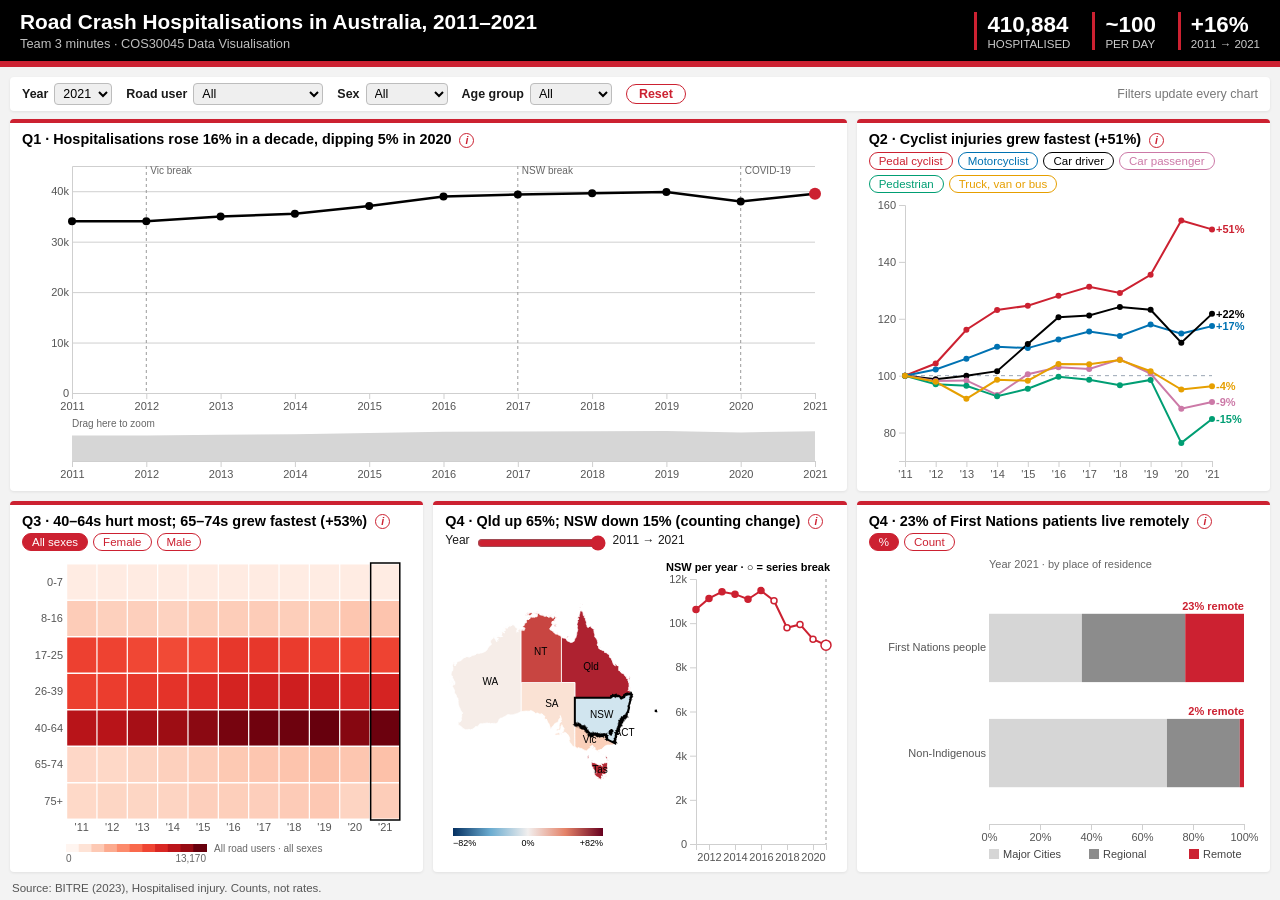
==== data_story/index.html @ 369612ce "doen" ====
<!DOCTYPE html>
<html lang="en">
<head>
  <meta charset="UTF-8">
  <meta name="viewport" content="width=device-width, initial-scale=1.0">
  <title>Road Crash Hospitalisations Dashboard</title>
  <link rel="stylesheet" href="css/style.css">
</head>
<body>
  <header>
    <div>
      <h1>Road Crash Hospitalisations in Australia, 2011–2021</h1>
      <p>Team 3 minutes · COS30045 Data Visualisation</p>
    </div>
    <div class="kpis">
      <div><strong>410,884</strong><span>hospitalised</span></div>
      <div><strong>~100</strong><span>per day</span></div>
      <div><strong>+16%</strong><span>2011 → 2021</span></div>
    </div>
  </header>

  <nav class="filters" aria-label="Filters">
    <label>Year <select id="f-year"></select></label>
    <label>Road user <select id="f-group"></select></label>
    <label>Sex <select id="f-sex"></select></label>
    <label>Age group <select id="f-age_group"></select></label>
    <button type="button" id="f-reset">Reset</button>
    <span class="filter-note">Filters update every chart</span>
  </nav>

  <main>
    <!-- Q1: Yati -->
    <section class="panel" id="p1">
      <h2>Q1 · Hospitalisations rose 16% in a decade, dipping 5% in 2020 <span class="info" data-tip="Drag on the small chart to zoom the main chart.">i</span></h2>
      <div class="controls" id="q1-controls"></div>
      <div class="chart" id="q1"><div class="todo">Yati: annotated line + context chart (brushing)</div></div>
    </section>

    <!-- Q2: Lynn -->
    <section class="panel" id="p2">
      <h2>Q2 · Cyclist injuries grew fastest (+51%) <span class="info" data-tip="Lines are indexed: each starts at 100 in 2011 so groups of different sizes can be compared. Click a button to highlight a road user.">i</span></h2>
      <div class="controls" id="q2-controls"></div>
      <div class="chart" id="q2"></div>
    </section>

    <!-- Q3: Nyi Nyi -->
    <section class="panel" id="p3">
      <h2>Q3 · 40–64s hurt most; 65–74s grew fastest (+53%) <span class="info" data-tip="Darker = more hospitalisations. Use the toggle to switch sex.">i</span></h2>
      <div class="controls" id="q3-controls"></div>
      <div class="chart" id="q3"><div class="todo">Nyi Nyi: heatmap age group × year, sex toggle</div></div>
    </section>

    <!-- Q4 map: Nyi Nyi -->
    <section class="panel" id="p4">
      <h2>Q4 · Qld up 65%; NSW down 15% (counting change) <span class="info" data-tip="Counts, not rates. NSW (2017) and Vic (2012) have series breaks.">i</span></h2>
      <div class="controls" id="q4-controls"></div>
      <div class="chart" id="q4"><div class="todo">Nyi Nyi: choropleth % change by state + linked line, year slider</div></div>
    </section>

    <!-- Q4 First Nations: Yati -->
    <section class="panel" id="p5">
      <h2>Q4 · 23% of First Nations patients live remotely <span class="info" data-tip="Remoteness of usual residence, not crash location.">i</span></h2>
      <div class="controls" id="q5-controls"></div>
      <div class="chart" id="q5"><div class="todo">Yati: First Nations 100% stacked bar, toggle % / counts</div></div>
    </section>
  </main>

  <footer>Source: BITRE (2023), Hospitalised injury. Counts, not rates.</footer>
  <div id="tooltip"></div>

  <script src="js/d3.v7.min.js"></script>
  <script src="js/common.js"></script>
  <script src="js/q1.js"></script>
  <script src="js/q2.js"></script>
  <script src="js/q3.js"></script>
  <script src="js/q4map.js"></script>
  <script src="js/q4fn.js"></script>
</body>
</html>
---- data_story/css/style.css ----
:root { --black:#000000; --red:#cc2131; --mute:#d6d6d6; --ink:#1a1a1a; --soft:#f3f3f3; }
* { box-sizing:border-box; }
html, body { margin:0; height:100%; }
body { font-family:"Segoe UI", Arial, sans-serif; color:var(--ink); background:var(--soft);
  display:grid; grid-template-rows:auto auto 1fr auto; height:100vh; overflow:hidden; }

header { background:var(--black); color:#fff; border-bottom:6px solid var(--red); display:flex; justify-content:space-between; align-items:center; padding:10px 20px; gap:16px; }
header h1 { margin:0; font-size:1.3rem; }
header p { margin:2px 0 0; font-size:.8rem; opacity:.75; }
.kpis { display:flex; gap:22px; }
.kpis div { display:flex; flex-direction:column; align-items:flex-start; }
.kpis strong { font-size:1.4rem; color:#fff; }
.kpis div { border-left:3px solid var(--red); padding-left:10px; }
.kpis span { font-size:.72rem; opacity:.8; text-transform:uppercase; }

/* 5 panels on one screen: Q1 wide on top, three below */
main { display:grid; grid-template-columns:repeat(3, 1fr); grid-template-rows:1fr 1fr; gap:10px; padding:10px; min-height:0; }
#p1 { grid-column:1 / 3; } #p2 { grid-column:3; }

.panel { background:#fff; border-radius:4px; border-top:4px solid var(--red); padding:8px 12px; display:flex; flex-direction:column; min-height:0; box-shadow:0 1px 3px rgba(0,0,0,.08); }
.panel h2 { margin:0 0 4px; font-size:.9rem; color:var(--black); }
.controls { display:flex; flex-wrap:wrap; gap:5px; margin-bottom:4px; }
.controls:empty { display:none; }
.controls button { border:1px solid var(--c, var(--red)); color:var(--c, var(--red)); background:#fff; border-radius:999px; padding:2px 9px; font-size:.72rem; cursor:pointer; }
.controls button.on { background:var(--c, var(--red)); color:#fff; }
.chart { flex:1; min-height:0; position:relative; }
.chart svg { display:block; }
.todo { position:absolute; inset:0; display:flex; align-items:center; justify-content:center; text-align:center; padding:12px;
  border:2px dashed var(--mute); border-radius:4px; color:#8a8a8a; font-size:.85rem; }

.panel .info { color:var(--red); }
.info { display:inline-flex; align-items:center; justify-content:center; width:15px; height:15px; border:1.5px solid currentColor; border-radius:50%;
  font-size:.65rem; font-style:italic; font-weight:700; cursor:help; vertical-align:middle; margin-left:4px; }
.axis text { font-size:11px; fill:#555; }
.axis path, .axis line { stroke:#cfcfcf; }

footer { font-size:.72rem; color:#555; padding:0 12px 6px; }
#tooltip { position:fixed; pointer-events:none; opacity:0; background:var(--ink); color:#fff; font-size:.8rem; padding:6px 10px; border-radius:6px; max-width:260px; z-index:10; }

@media (max-width:900px), (max-height:560px) {
  body { height:auto; overflow:auto; }
  main { grid-template-columns:1fr; grid-template-rows:none; }
  #p1, #p2 { grid-column:auto; }
  .panel { height:320px; }
  header { flex-direction:column; align-items:flex-start; }
}

/* Filter bar (Yati) */
.filters { display:flex; align-items:center; gap:14px; flex-wrap:wrap; background:#fff; margin:10px 10px 0; padding:6px 12px; border-radius:4px; font-size:.78rem; font-weight:600; box-shadow:0 1px 3px rgba(0,0,0,.08); }
.filters label { display:flex; align-items:center; gap:6px; }
.filters select { font:inherit; font-weight:400; border:1px solid #bdbdbd; border-radius:4px; padding:2px 4px; }
.filters button { border:1px solid var(--red); color:var(--red); background:#fff; border-radius:999px; padding:2px 12px; font:inherit; cursor:pointer; }
.filters button:hover { background:var(--red); color:#fff; }
.filter-note { margin-left:auto; font-weight:400; color:#777; }
main { padding-top:8px; }
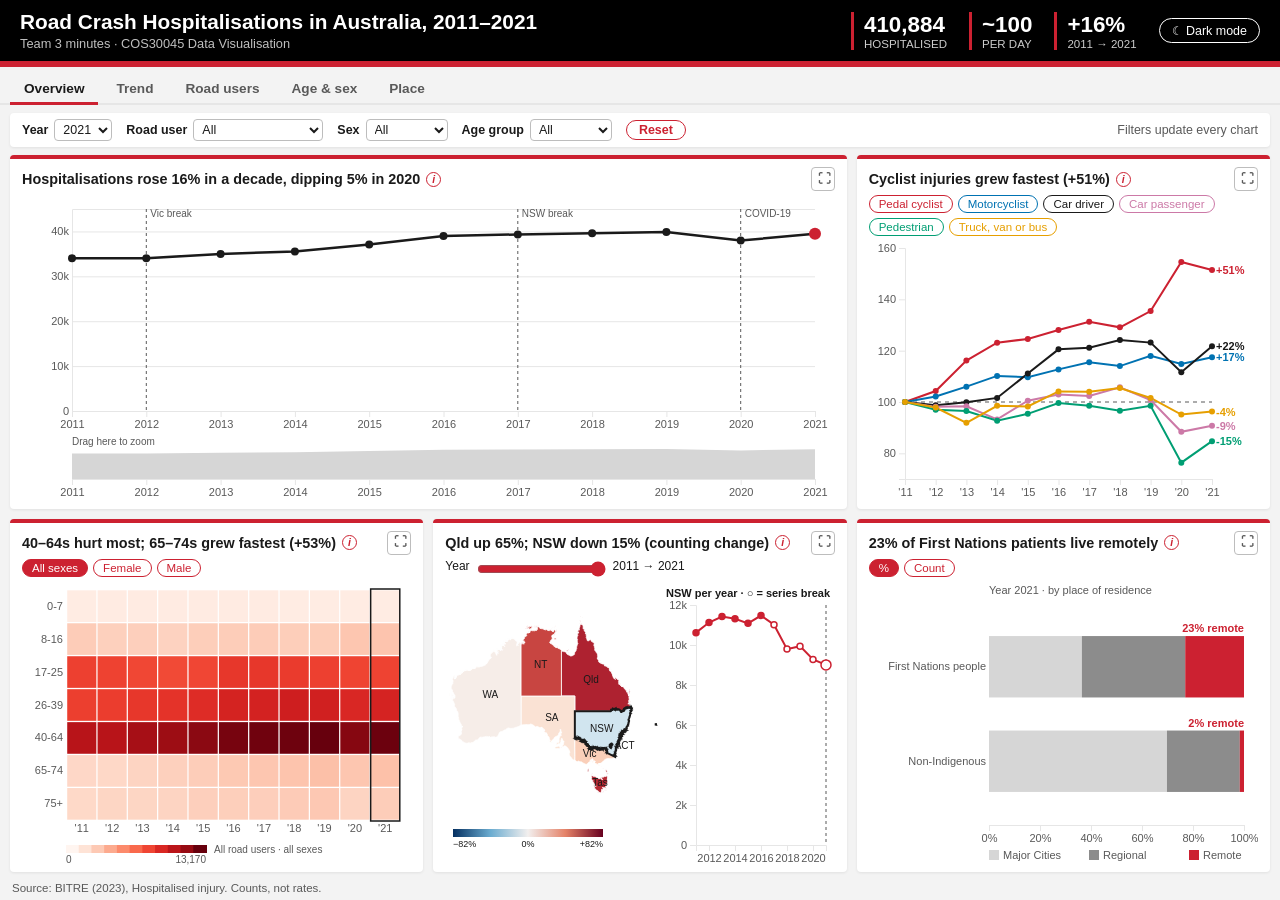
==== commit 7b353b4f: "Stand-up 3: tab bar, full screen, light/dark mode and 4 new charts - Tab bar (Overview, Trend, Road " ====
--- a/data_story/index.html
+++ b/data_story/index.html
@@ -12,12 +12,24 @@
       <h1>Road Crash Hospitalisations in Australia, 2011–2021</h1>
       <p>Team 3 minutes · COS30045 Data Visualisation</p>
     </div>
-    <div class="kpis">
-      <div><strong>410,884</strong><span>hospitalised</span></div>
-      <div><strong>~100</strong><span>per day</span></div>
-      <div><strong>+16%</strong><span>2011 → 2021</span></div>
+    <div class="head-right">
+      <div class="kpis">
+        <div><strong>410,884</strong><span>hospitalised</span></div>
+        <div><strong>~100</strong><span>per day</span></div>
+        <div><strong>+16%</strong><span>2011 → 2021</span></div>
+      </div>
+      <button type="button" id="theme-toggle" aria-pressed="false">☾ Dark mode</button>
     </div>
   </header>
+
+  <!-- Tab bar (Lynn): each tab is one screen, no scrolling -->
+  <div class="tabbar" role="tablist" aria-label="Screens">
+    <button type="button" role="tab" data-tab="overview" aria-controls="screen-overview">Overview</button>
+    <button type="button" role="tab" data-tab="trend" aria-controls="screen-trend">Trend</button>
+    <button type="button" role="tab" data-tab="roadusers" aria-controls="screen-roadusers">Road users</button>
+    <button type="button" role="tab" data-tab="people" aria-controls="screen-people">Age &amp; sex</button>
+    <button type="button" role="tab" data-tab="place" aria-controls="screen-place">Place</button>
+  </div>
 
   <nav class="filters" aria-label="Filters">
     <label>Year <select id="f-year"></select></label>
@@ -28,42 +40,100 @@
     <span class="filter-note">Filters update every chart</span>
   </nav>
 
-  <main>
+  <main id="screen-overview" class="screen" role="tabpanel" aria-label="Overview">
     <!-- Q1: Yati -->
     <section class="panel" id="p1">
-      <h2>Q1 · Hospitalisations rose 16% in a decade, dipping 5% in 2020 <span class="info" data-tip="Drag on the small chart to zoom the main chart.">i</span></h2>
+      <h2>Hospitalisations rose 16% in a decade, dipping 5% in 2020 <span class="info" data-tip="Drag on the small chart to zoom the main chart.">i</span></h2>
       <div class="controls" id="q1-controls"></div>
       <div class="chart" id="q1"><div class="todo">Yati: annotated line + context chart (brushing)</div></div>
     </section>
 
     <!-- Q2: Lynn -->
     <section class="panel" id="p2">
-      <h2>Q2 · Cyclist injuries grew fastest (+51%) <span class="info" data-tip="Lines are indexed: each starts at 100 in 2011 so groups of different sizes can be compared. Click a button to highlight a road user.">i</span></h2>
+      <h2>Cyclist injuries grew fastest (+51%) <span class="info" data-tip="Lines are indexed: each starts at 100 in 2011 so groups of different sizes can be compared. Click a button to highlight a road user.">i</span></h2>
       <div class="controls" id="q2-controls"></div>
       <div class="chart" id="q2"></div>
     </section>
 
     <!-- Q3: Nyi Nyi -->
     <section class="panel" id="p3">
-      <h2>Q3 · 40–64s hurt most; 65–74s grew fastest (+53%) <span class="info" data-tip="Darker = more hospitalisations. Use the toggle to switch sex.">i</span></h2>
+      <h2>40–64s hurt most; 65–74s grew fastest (+53%) <span class="info" data-tip="Darker = more hospitalisations. Use the toggle to switch sex.">i</span></h2>
       <div class="controls" id="q3-controls"></div>
       <div class="chart" id="q3"><div class="todo">Nyi Nyi: heatmap age group × year, sex toggle</div></div>
     </section>
 
     <!-- Q4 map: Nyi Nyi -->
     <section class="panel" id="p4">
-      <h2>Q4 · Qld up 65%; NSW down 15% (counting change) <span class="info" data-tip="Counts, not rates. NSW (2017) and Vic (2012) have series breaks.">i</span></h2>
+      <h2>Qld up 65%; NSW down 15% (counting change) <span class="info" data-tip="Counts, not rates. NSW (2017) and Vic (2012) have series breaks.">i</span></h2>
       <div class="controls" id="q4-controls"></div>
       <div class="chart" id="q4"><div class="todo">Nyi Nyi: choropleth % change by state + linked line, year slider</div></div>
     </section>
 
     <!-- Q4 First Nations: Yati -->
     <section class="panel" id="p5">
-      <h2>Q4 · 23% of First Nations patients live remotely <span class="info" data-tip="Remoteness of usual residence, not crash location.">i</span></h2>
+      <h2>23% of First Nations patients live remotely <span class="info" data-tip="Remoteness of usual residence, not crash location.">i</span></h2>
       <div class="controls" id="q5-controls"></div>
       <div class="chart" id="q5"><div class="todo">Yati: First Nations 100% stacked bar, toggle % / counts</div></div>
     </section>
   </main>
+
+  <!-- Q1 Trend tab -->
+  <section id="screen-trend" class="screen one" role="tabpanel" aria-label="Trend" hidden>
+    <!-- N1: Lynn -->
+    <section class="panel" id="pn1">
+      <h2>Cases rose almost every year; 2020 was the only real drop (−4.8%) <span class="info" data-tip="Percentage change in hospitalisations compared with the year before. Follows the Road user, Sex and Age filters.">i</span></h2>
+      <div class="controls" id="n1-controls"></div>
+      <div class="chart" id="n1"><div class="todo">Lynn: bar chart of % change from the previous year, up = red, down = blue</div></div>
+    </section>
+  </section>
+
+  <!-- Q2 Road users tab -->
+  <section id="screen-roadusers" class="screen two" role="tabpanel" aria-label="Road users" hidden>
+    <!-- N2: Lynn -->
+    <section class="panel" id="pn2">
+      <h2>Car drivers are 1 in 3 hospitalisations <span class="info" data-tip="Hospitalisations by road user for the chosen year, largest first. Truck, van or bus includes heavy vehicles, pick-ups, vans and buses.">i</span></h2>
+      <div class="controls" id="n2-controls"></div>
+      <div class="chart" id="n2"><div class="todo">Lynn: horizontal bar chart, road users sorted largest to smallest</div></div>
+    </section>
+    <!-- N3: Lynn -->
+    <section class="panel" id="pn3">
+      <h2>Nearly 9 in 10 injured motorcyclists are men <span class="info" data-tip="Male and female hospitalisations by road user for the chosen year. The label shows the male share.">i</span></h2>
+      <div class="controls" id="n3-controls"></div>
+      <div class="chart" id="n3"><div class="todo">Lynn: grouped bar chart, male vs female for each road user</div></div>
+    </section>
+  </section>
+
+  <!-- Q3 Age and sex tab -->
+  <section id="screen-people" class="screen two" role="tabpanel" aria-label="Age and sex" hidden>
+    <!-- N4: Nyi Nyi -->
+    <section class="panel" id="pn4">
+      <h2>Hospitalisations by age group <span class="owner">(Nyi Nyi)</span> <span class="info" data-tip="Change this to the chart's main finding.">i</span></h2>
+      <div class="controls" id="n4-controls"></div>
+      <div class="chart" id="n4"><div class="todo">Nyi Nyi: simple bar chart, one bar per age group for the chosen year</div></div>
+    </section>
+    <!-- N5: Nyi Nyi -->
+    <section class="panel" id="pn5">
+      <h2>Men and women over time <span class="owner">(Nyi Nyi)</span> <span class="info" data-tip="Change this to the chart's main finding.">i</span></h2>
+      <div class="controls" id="n5-controls"></div>
+      <div class="chart" id="n5"><div class="todo">Nyi Nyi: line chart, one line for male and one for female</div></div>
+    </section>
+  </section>
+
+  <!-- Q4 Place tab -->
+  <section id="screen-place" class="screen two" role="tabpanel" aria-label="Place" hidden>
+    <!-- N6: Nyi Nyi -->
+    <section class="panel" id="pn6">
+      <h2>Hospitalisations by state <span class="owner">(Nyi Nyi)</span> <span class="info" data-tip="Change this to the chart's main finding.">i</span></h2>
+      <div class="controls" id="n6-controls"></div>
+      <div class="chart" id="n6"><div class="todo">Nyi Nyi: horizontal bar chart, states for the chosen year, series breaks marked</div></div>
+    </section>
+    <!-- N7: Lynn -->
+    <section class="panel" id="pn7">
+      <h2>First Nations cases nearly doubled (+89%) <span class="info" data-tip="Indexed: each line starts at 100 in 2011. These are counts, not rates per person; population growth is not taken into account.">i</span></h2>
+      <div class="controls" id="n7-controls"></div>
+      <div class="chart" id="n7"><div class="todo">Lynn: line chart, two lines over the years</div></div>
+    </section>
+  </section>
 
   <footer>Source: BITRE (2023), Hospitalised injury. Counts, not rates.</footer>
   <div id="tooltip"></div>
@@ -75,5 +145,12 @@
   <script src="js/q3.js"></script>
   <script src="js/q4map.js"></script>
   <script src="js/q4fn.js"></script>
+  <script src="js/n1.js"></script>
+  <script src="js/n2.js"></script>
+  <script src="js/n3.js"></script>
+  <script src="js/n4.js"></script>
+  <script src="js/n5.js"></script>
+  <script src="js/n6.js"></script>
+  <script src="js/n7.js"></script>
 </body>
 </html>
--- a/data_story/css/style.css
+++ b/data_story/css/style.css
@@ -1,55 +1,96 @@
-:root { --black:#000000; --red:#cc2131; --mute:#d6d6d6; --ink:#1a1a1a; --soft:#f3f3f3; }
+/* ===== Colour palette (light + dark). Every colour on the site comes from here. ===== */
+:root, :root[data-theme="light"] {
+  --bg:#f3f3f3;  --panel:#ffffff; --ink:#1a1a1a; --muted:#595959; --grid:#e6e6e6;
+  --dim:#d6d6d6; --mid:#8c8c8c;   --red:#cc2131; --blue:#2166ac; --border:#bdbdbd;
+  --header:#000000; --header-ink:#ffffff; --tip-bg:#1a1a1a; --tip-ink:#ffffff;
+  --shadow:0 1px 3px rgba(0,0,0,.08);
+}
+:root[data-theme="dark"] {
+  --bg:#121212;  --panel:#1e1e1e; --ink:#ececec; --muted:#b3b3b3; --grid:#333333;
+  --dim:#4a4a4a; --mid:#8c8c8c;   --red:#ff6b78; --blue:#6aaed6; --border:#555555;
+  --header:#000000; --header-ink:#ffffff; --tip-bg:#ececec; --tip-ink:#1a1a1a;
+  --shadow:0 1px 3px rgba(0,0,0,.6);
+}
+
 * { box-sizing:border-box; }
 html, body { margin:0; height:100%; }
-body { font-family:"Segoe UI", Arial, sans-serif; color:var(--ink); background:var(--soft);
-  display:grid; grid-template-rows:auto auto 1fr auto; height:100vh; overflow:hidden; }
+body { font-family:"Segoe UI", Arial, sans-serif; color:var(--ink); background:var(--bg);
+  display:grid; grid-template-rows:auto auto auto 1fr auto; height:100vh; overflow:hidden; }
+button { font:inherit; }
 
-header { background:var(--black); color:#fff; border-bottom:6px solid var(--red); display:flex; justify-content:space-between; align-items:center; padding:10px 20px; gap:16px; }
+/* ===== Header ===== */
+header { background:var(--header); color:var(--header-ink); border-bottom:6px solid #cc2131; display:flex; justify-content:space-between; align-items:center; padding:10px 20px; gap:16px; }
 header h1 { margin:0; font-size:1.3rem; }
 header p { margin:2px 0 0; font-size:.8rem; opacity:.75; }
+.head-right { display:flex; align-items:center; gap:22px; }
 .kpis { display:flex; gap:22px; }
-.kpis div { display:flex; flex-direction:column; align-items:flex-start; }
-.kpis strong { font-size:1.4rem; color:#fff; }
-.kpis div { border-left:3px solid var(--red); padding-left:10px; }
+.kpis div { display:flex; flex-direction:column; align-items:flex-start; border-left:3px solid #cc2131; padding-left:10px; }
+.kpis strong { font-size:1.4rem; }
 .kpis span { font-size:.72rem; opacity:.8; text-transform:uppercase; }
+#theme-toggle { background:transparent; color:#fff; border:1px solid #fff; border-radius:999px; padding:4px 12px; font-size:.78rem; cursor:pointer; white-space:nowrap; }
+#theme-toggle:hover { background:#fff; color:#000; }
 
-/* 5 panels on one screen: Q1 wide on top, three below */
-main { display:grid; grid-template-columns:repeat(3, 1fr); grid-template-rows:1fr 1fr; gap:10px; padding:10px; min-height:0; }
+/* ===== Tab bar ===== */
+.tabbar { display:flex; gap:4px; padding:8px 10px 0; border-bottom:2px solid var(--grid); }
+.tabbar [role="tab"] { background:transparent; color:var(--muted); border:0; border-bottom:3px solid transparent; padding:6px 14px; font-size:.85rem; font-weight:600; cursor:pointer; margin-bottom:-2px; }
+.tabbar [role="tab"]:hover { color:var(--ink); }
+.tabbar [role="tab"][aria-selected="true"] { color:var(--ink); border-bottom-color:var(--red); }
+.tabbar [role="tab"]:focus-visible, button:focus-visible, select:focus-visible { outline:2px solid var(--red); outline-offset:2px; }
+
+/* ===== Filter bar (Yati) ===== */
+.filters { display:flex; align-items:center; gap:14px; flex-wrap:wrap; background:var(--panel); margin:8px 10px 0; padding:6px 12px; border-radius:4px; font-size:.78rem; font-weight:600; box-shadow:var(--shadow); }
+.filters label { display:flex; align-items:center; gap:6px; }
+.filters select { font:inherit; font-weight:400; color:var(--ink); background:var(--panel); border:1px solid var(--border); border-radius:4px; padding:2px 4px; }
+.filters button { border:1px solid var(--red); color:var(--red); background:transparent; border-radius:999px; padding:2px 12px; cursor:pointer; }
+.filters button:hover { background:var(--red); color:var(--panel); }
+.filter-note { margin-left:auto; font-weight:400; color:var(--muted); }
+
+/* ===== Screens (one per tab), always one screen, no scrolling ===== */
+.screen { display:grid; gap:10px; padding:8px 10px 10px; min-height:0; grid-row:4; grid-column:1; }
+/* Hidden tabs keep their size (so their charts draw correctly) but are invisible and not clickable */
+.screen[hidden] { display:grid; visibility:hidden; }
+#screen-overview { grid-template-columns:repeat(3, 1fr); grid-template-rows:1fr 1fr; }
 #p1 { grid-column:1 / 3; } #p2 { grid-column:3; }
+.screen.two { grid-template-columns:1fr 1fr; grid-template-rows:1fr; }
+.screen.one { grid-template-columns:1fr; grid-template-rows:1fr; }
 
-.panel { background:#fff; border-radius:4px; border-top:4px solid var(--red); padding:8px 12px; display:flex; flex-direction:column; min-height:0; box-shadow:0 1px 3px rgba(0,0,0,.08); }
-.panel h2 { margin:0 0 4px; font-size:.9rem; color:var(--black); }
+/* ===== Panels ===== */
+.panel { background:var(--panel); border-radius:4px; border-top:4px solid var(--red); padding:8px 12px; display:flex; flex-direction:column; min-height:0; box-shadow:var(--shadow); }
+.panel h2 { margin:0 0 4px; font-size:.9rem; color:var(--ink); display:flex; align-items:center; gap:2px; }
+.panel .owner { font-weight:400; color:var(--muted); font-size:.75rem; margin-left:6px; }
 .controls { display:flex; flex-wrap:wrap; gap:5px; margin-bottom:4px; }
 .controls:empty { display:none; }
-.controls button { border:1px solid var(--c, var(--red)); color:var(--c, var(--red)); background:#fff; border-radius:999px; padding:2px 9px; font-size:.72rem; cursor:pointer; }
-.controls button.on { background:var(--c, var(--red)); color:#fff; }
+.controls button { border:1px solid var(--c, var(--red)); color:var(--c, var(--red)); background:transparent; border-radius:999px; padding:2px 9px; font-size:.72rem; cursor:pointer; }
+.controls button.on { background:var(--c, var(--red)); color:var(--panel); }
+.controls input[type="range"] { accent-color:var(--red); }
 .chart { flex:1; min-height:0; position:relative; }
 .chart svg { display:block; }
+.chart svg { color:var(--muted); fill:var(--ink); }   /* default axis + text colour; charts can still set their own */
 .todo { position:absolute; inset:0; display:flex; align-items:center; justify-content:center; text-align:center; padding:12px;
-  border:2px dashed var(--mute); border-radius:4px; color:#8a8a8a; font-size:.85rem; }
+  border:2px dashed var(--dim); border-radius:4px; color:var(--muted); font-size:.85rem; }
+
+/* Full-screen button and full-screen panel */
+.fs-btn { margin-left:auto; flex:none; width:24px; height:24px; border:1px solid var(--border); border-radius:4px; background:transparent; color:var(--muted); cursor:pointer; font-size:.8rem; line-height:1; }
+.fs-btn:hover { color:var(--ink); border-color:var(--ink); }
+.panel.is-full { position:fixed; inset:16px; z-index:20; padding:16px 20px; box-shadow:0 0 0 100vmax rgba(0,0,0,.55); }
+.panel.is-full h2 { font-size:1.1rem; }
 
 .panel .info { color:var(--red); }
 .info { display:inline-flex; align-items:center; justify-content:center; width:15px; height:15px; border:1.5px solid currentColor; border-radius:50%;
-  font-size:.65rem; font-style:italic; font-weight:700; cursor:help; vertical-align:middle; margin-left:4px; }
-.axis text { font-size:11px; fill:#555; }
-.axis path, .axis line { stroke:#cfcfcf; }
+  font-size:.65rem; font-style:italic; font-weight:700; cursor:help; margin-left:4px; flex:none; }
+.axis text { font-size:11px; fill:var(--muted); }
+.axis path, .axis line { stroke:var(--grid); }
 
-footer { font-size:.72rem; color:#555; padding:0 12px 6px; }
-#tooltip { position:fixed; pointer-events:none; opacity:0; background:var(--ink); color:#fff; font-size:.8rem; padding:6px 10px; border-radius:6px; max-width:260px; z-index:10; }
+footer { font-size:.72rem; color:var(--muted); padding:0 12px 6px; }
+#tooltip { position:fixed; pointer-events:none; opacity:0; background:var(--tip-bg); color:var(--tip-ink); font-size:.8rem; padding:6px 10px; border-radius:6px; max-width:260px; z-index:30; }
 
+/* Small screens: allow scrolling and stack the panels */
 @media (max-width:900px), (max-height:560px) {
   body { height:auto; overflow:auto; }
-  main { grid-template-columns:1fr; grid-template-rows:none; }
+  .screen, #screen-overview, .screen.two { grid-template-columns:1fr; grid-template-rows:none; }
   #p1, #p2 { grid-column:auto; }
   .panel { height:320px; }
-  header { flex-direction:column; align-items:flex-start; }
+  .screen[hidden] { display:none; }
+  header, .head-right { flex-direction:column; align-items:flex-start; }
+  .tabbar { overflow-x:auto; }
 }
-
-/* Filter bar (Yati) */
-.filters { display:flex; align-items:center; gap:14px; flex-wrap:wrap; background:#fff; margin:10px 10px 0; padding:6px 12px; border-radius:4px; font-size:.78rem; font-weight:600; box-shadow:0 1px 3px rgba(0,0,0,.08); }
-.filters label { display:flex; align-items:center; gap:6px; }
-.filters select { font:inherit; font-weight:400; border:1px solid #bdbdbd; border-radius:4px; padding:2px 4px; }
-.filters button { border:1px solid var(--red); color:var(--red); background:#fff; border-radius:999px; padding:2px 12px; font:inherit; cursor:pointer; }
-.filters button:hover { background:var(--red); color:#fff; }
-.filter-note { margin-left:auto; font-weight:400; color:#777; }
-main { padding-top:8px; }
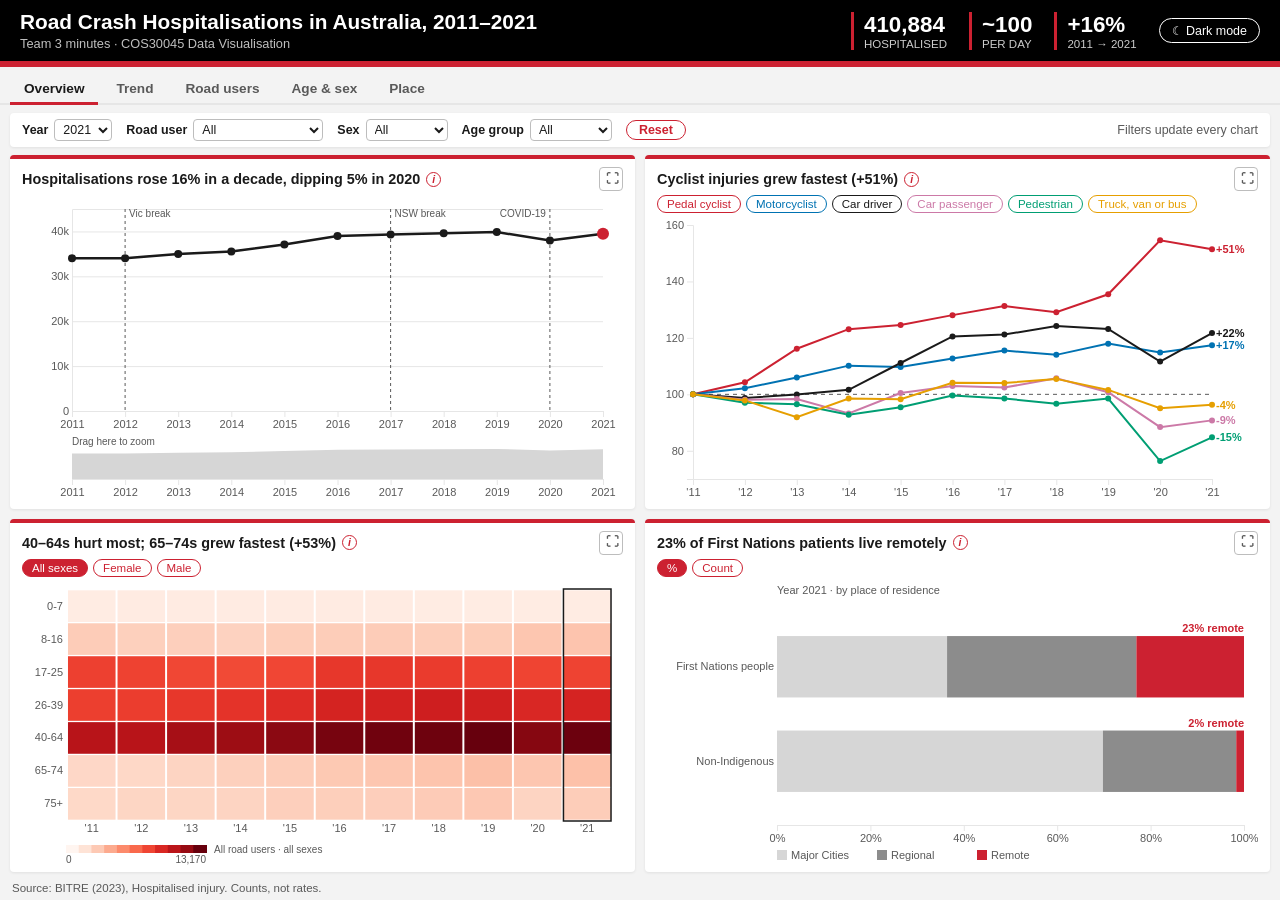
==== commit 3e3e4bd4: "Move map to Trend tab, 2x2 Overview, add state detail pop-up - Overview now has 4 charts (2 x 2) so " ====
--- a/data_story/index.html
+++ b/data_story/index.html
@@ -62,12 +62,6 @@
       <div class="chart" id="q3"><div class="todo">Nyi Nyi: heatmap age group × year, sex toggle</div></div>
     </section>
 
-    <!-- Q4 map: Nyi Nyi -->
-    <section class="panel" id="p4">
-      <h2>Qld up 65%; NSW down 15% (counting change) <span class="info" data-tip="Counts, not rates. NSW (2017) and Vic (2012) have series breaks.">i</span></h2>
-      <div class="controls" id="q4-controls"></div>
-      <div class="chart" id="q4"><div class="todo">Nyi Nyi: choropleth % change by state + linked line, year slider</div></div>
-    </section>
 
     <!-- Q4 First Nations: Yati -->
     <section class="panel" id="p5">
@@ -78,12 +72,18 @@
   </main>
 
   <!-- Q1 Trend tab -->
-  <section id="screen-trend" class="screen one" role="tabpanel" aria-label="Trend" hidden>
+  <section id="screen-trend" class="screen two" role="tabpanel" aria-label="Trend" hidden>
     <!-- N1: Lynn -->
     <section class="panel" id="pn1">
       <h2>Cases rose almost every year; 2020 was the only real drop (−4.8%) <span class="info" data-tip="Percentage change in hospitalisations compared with the year before. Follows the Road user, Sex and Age filters.">i</span></h2>
       <div class="controls" id="n1-controls"></div>
       <div class="chart" id="n1"><div class="todo">Lynn: bar chart of % change from the previous year, up = red, down = blue</div></div>
+    </section>
+    <!-- Q4 map: Nyi Nyi -->
+    <section class="panel" id="p4">
+      <h2>Qld up 65%; NSW down 15% (counting change) <span class="info" data-tip="Counts, not rates. NSW (2017) and Vic (2012) have series breaks.">i</span></h2>
+      <div class="controls" id="q4-controls"></div>
+      <div class="chart" id="q4"><div class="todo">Nyi Nyi: choropleth % change by state + linked line, year slider</div></div>
     </section>
   </section>
 
@@ -135,6 +135,21 @@
     </section>
   </section>
 
+  <!-- State detail pop-up (Lynn): opens when a state is clicked on the map -->
+  <div id="state-detail" class="modal" role="dialog" aria-modal="true" aria-labelledby="sd-title" hidden>
+    <div class="modal-box panel">
+      <h2><span id="sd-title">State</span>
+        <span class="info" data-tip="Counts of hospitalisations by the patient's home state. Average stay = bed days ÷ hospitalisations; the bed-day method changed in 2015–16.">i</span>
+        <button type="button" class="fs-btn" id="sd-close" aria-label="Close state details">✕</button></h2>
+      <div class="controls" id="sd-controls"></div>
+      <div class="sd-body">
+        <div class="sd-left"><div class="chart" id="sd-shape"></div><div class="sd-stats" id="sd-stats"></div></div>
+        <div class="chart" id="sd-line"></div>
+      </div>
+      <p class="sd-note" id="sd-note"></p>
+    </div>
+  </div>
+
   <footer>Source: BITRE (2023), Hospitalised injury. Counts, not rates.</footer>
   <div id="tooltip"></div>
 
@@ -152,5 +167,6 @@
   <script src="js/n5.js"></script>
   <script src="js/n6.js"></script>
   <script src="js/n7.js"></script>
+  <script src="js/statedetail.js"></script>
 </body>
 </html>
--- a/data_story/css/style.css
+++ b/data_story/css/style.css
@@ -49,8 +49,7 @@
 .screen { display:grid; gap:10px; padding:8px 10px 10px; min-height:0; grid-row:4; grid-column:1; }
 /* Hidden tabs keep their size (so their charts draw correctly) but are invisible and not clickable */
 .screen[hidden] { display:grid; visibility:hidden; }
-#screen-overview { grid-template-columns:repeat(3, 1fr); grid-template-rows:1fr 1fr; }
-#p1 { grid-column:1 / 3; } #p2 { grid-column:3; }
+#screen-overview { grid-template-columns:1fr 1fr; grid-template-rows:1fr 1fr; }   /* 4 charts, 2 x 2 */
 .screen.two { grid-template-columns:1fr 1fr; grid-template-rows:1fr; }
 .screen.one { grid-template-columns:1fr; grid-template-rows:1fr; }
 
@@ -75,6 +74,20 @@
 .panel.is-full { position:fixed; inset:16px; z-index:20; padding:16px 20px; box-shadow:0 0 0 100vmax rgba(0,0,0,.55); }
 .panel.is-full h2 { font-size:1.1rem; }
 
+/* State detail pop-up */
+.modal { position:fixed; inset:0; z-index:25; background:rgba(0,0,0,.55); display:flex; align-items:center; justify-content:center; padding:16px; }
+.modal[hidden] { display:none; }
+.modal-box { width:min(1200px, 100%); height:min(720px, 100%); padding:16px 20px; }
+.modal-box h2 { font-size:1.15rem; }
+.sd-body { flex:1; min-height:0; display:grid; grid-template-columns:minmax(260px, 1fr) 1.6fr; gap:20px; }
+.sd-left { display:flex; flex-direction:column; min-height:0; gap:10px; }
+.sd-stats { display:grid; grid-template-columns:repeat(3, 1fr); gap:8px; }
+.sd-stats div { border-left:3px solid var(--red); padding:2px 0 2px 8px; }
+.sd-stats strong { display:block; font-size:1.25rem; }
+.sd-stats span { font-size:.72rem; color:var(--muted); text-transform:uppercase; }
+.sd-note { margin:6px 0 0; font-size:.8rem; color:var(--muted); }
+.sd-note:empty { display:none; }
+
 .panel .info { color:var(--red); }
 .info { display:inline-flex; align-items:center; justify-content:center; width:15px; height:15px; border:1.5px solid currentColor; border-radius:50%;
   font-size:.65rem; font-style:italic; font-weight:700; cursor:help; margin-left:4px; flex:none; }
@@ -88,9 +101,9 @@
 @media (max-width:900px), (max-height:560px) {
   body { height:auto; overflow:auto; }
   .screen, #screen-overview, .screen.two { grid-template-columns:1fr; grid-template-rows:none; }
-  #p1, #p2 { grid-column:auto; }
   .panel { height:320px; }
   .screen[hidden] { display:none; }
+  .sd-body { grid-template-columns:1fr; overflow:auto; }
   header, .head-right { flex-direction:column; align-items:flex-start; }
   .tabbar { overflow-x:auto; }
 }
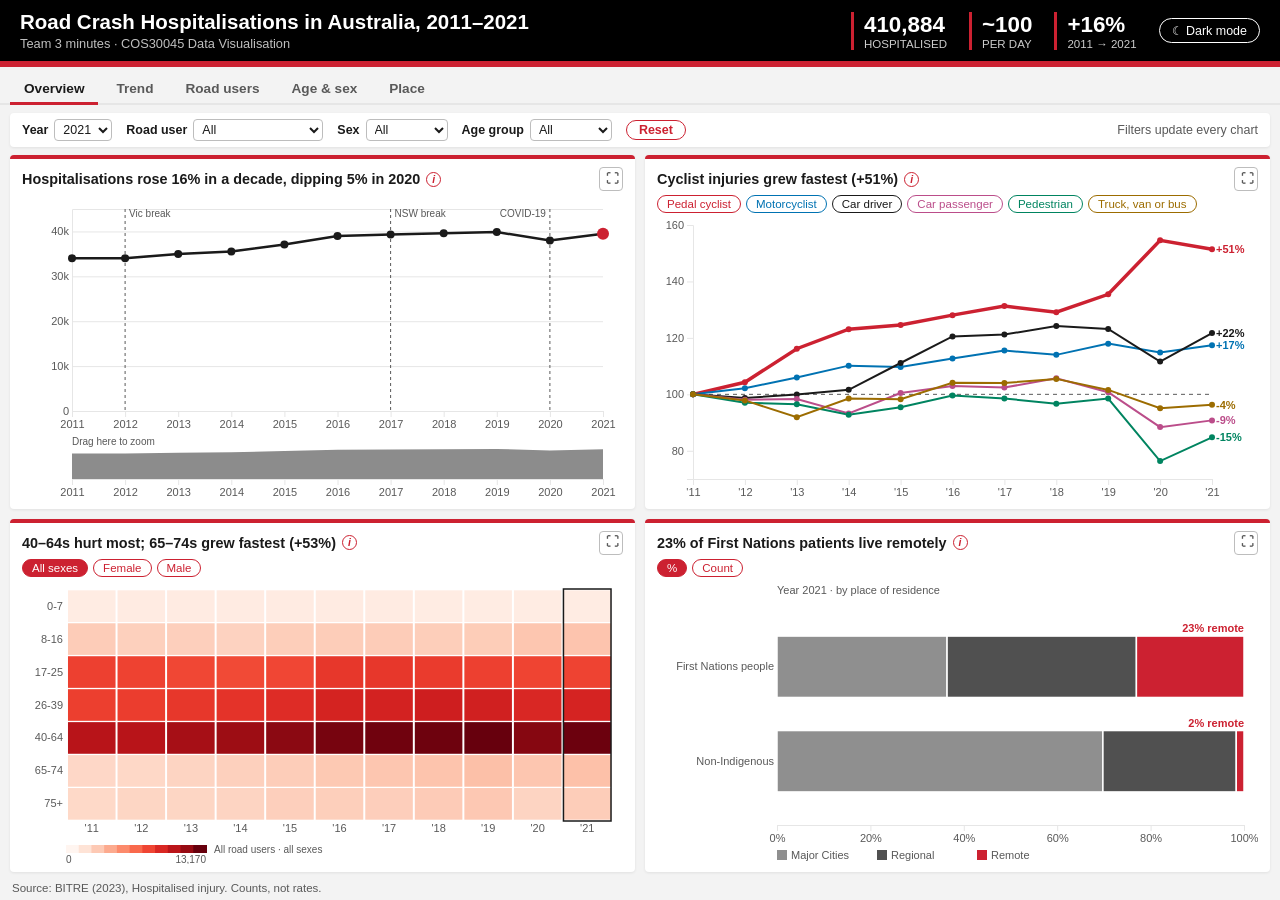
==== commit 81f3000c: "Accessibility: contrast fixes, colour-blind cue, landmarks + evidence Results of the colour contrast" ====
--- a/data_story/index.html
+++ b/data_story/index.html
@@ -22,6 +22,7 @@
     </div>
   </header>
 
+  <main class="app">
   <!-- Tab bar (Lynn): each tab is one screen, no scrolling -->
   <div class="tabbar" role="tablist" aria-label="Screens">
     <button type="button" role="tab" data-tab="overview" aria-controls="screen-overview">Overview</button>
@@ -40,7 +41,7 @@
     <span class="filter-note">Filters update every chart</span>
   </nav>
 
-  <main id="screen-overview" class="screen" role="tabpanel" aria-label="Overview">
+  <section id="screen-overview" class="screen" role="tabpanel" aria-label="Overview">
     <!-- Q1: Yati -->
     <section class="panel" id="p1">
       <h2>Hospitalisations rose 16% in a decade, dipping 5% in 2020 <span class="info" data-tip="Drag on the small chart to zoom the main chart.">i</span></h2>
@@ -69,7 +70,7 @@
       <div class="controls" id="q5-controls"></div>
       <div class="chart" id="q5"><div class="todo">Yati: First Nations 100% stacked bar, toggle % / counts</div></div>
     </section>
-  </main>
+  </section>
 
   <!-- Q1 Trend tab -->
   <section id="screen-trend" class="screen two" role="tabpanel" aria-label="Trend" hidden>
@@ -135,6 +136,8 @@
     </section>
   </section>
 
+  </main>
+
   <!-- State detail pop-up (Lynn): opens when a state is clicked on the map -->
   <div id="state-detail" class="modal" role="dialog" aria-modal="true" aria-labelledby="sd-title" hidden>
     <div class="modal-box panel">
--- a/data_story/css/style.css
+++ b/data_story/css/style.css
@@ -2,12 +2,14 @@
 :root, :root[data-theme="light"] {
   --bg:#f3f3f3;  --panel:#ffffff; --ink:#1a1a1a; --muted:#595959; --grid:#e6e6e6;
   --dim:#d6d6d6; --mid:#8c8c8c;   --red:#cc2131; --blue:#2166ac; --border:#bdbdbd;
+  --cat-a:#8f8f8f; --cat-b:#505050;   /* two greys for categories, both 3:1+ on the panel */
   --header:#000000; --header-ink:#ffffff; --tip-bg:#1a1a1a; --tip-ink:#ffffff;
   --shadow:0 1px 3px rgba(0,0,0,.08);
 }
 :root[data-theme="dark"] {
   --bg:#121212;  --panel:#1e1e1e; --ink:#ececec; --muted:#b3b3b3; --grid:#333333;
   --dim:#4a4a4a; --mid:#8c8c8c;   --red:#ff6b78; --blue:#6aaed6; --border:#555555;
+  --cat-a:#767676; --cat-b:#c8c8c8;
   --header:#000000; --header-ink:#ffffff; --tip-bg:#ececec; --tip-ink:#1a1a1a;
   --shadow:0 1px 3px rgba(0,0,0,.6);
 }
@@ -15,12 +17,12 @@
 * { box-sizing:border-box; }
 html, body { margin:0; height:100%; }
 body { font-family:"Segoe UI", Arial, sans-serif; color:var(--ink); background:var(--bg);
-  display:grid; grid-template-rows:auto auto auto 1fr auto; height:100vh; overflow:hidden; }
+  display:grid; grid-template-rows:auto auto auto 1fr auto; grid-template-columns:minmax(0, 1fr); height:100vh; overflow:hidden; }
 button { font:inherit; }
 
 /* ===== Header ===== */
-header { background:var(--header); color:var(--header-ink); border-bottom:6px solid #cc2131; display:flex; justify-content:space-between; align-items:center; padding:10px 20px; gap:16px; }
-header h1 { margin:0; font-size:1.3rem; }
+header { min-width:0; background:var(--header); color:var(--header-ink); border-bottom:6px solid #cc2131; display:flex; justify-content:space-between; align-items:center; padding:10px 20px; gap:16px; }
+header h1 { margin:0; font-size:clamp(1rem, 1.6vw, 1.3rem); }
 header p { margin:2px 0 0; font-size:.8rem; opacity:.75; }
 .head-right { display:flex; align-items:center; gap:22px; }
 .kpis { display:flex; gap:22px; }
@@ -29,6 +31,9 @@
 .kpis span { font-size:.72rem; opacity:.8; text-transform:uppercase; }
 #theme-toggle { background:transparent; color:#fff; border:1px solid #fff; border-radius:999px; padding:4px 12px; font-size:.78rem; cursor:pointer; white-space:nowrap; }
 #theme-toggle:hover { background:#fff; color:#000; }
+
+/* <main> groups the tabs and screens for screen readers; display:contents keeps the page grid */
+.app { display:contents; }
 
 /* ===== Tab bar ===== */
 .tabbar { display:flex; gap:4px; padding:8px 10px 0; border-bottom:2px solid var(--grid); }
@@ -49,9 +54,9 @@
 .screen { display:grid; gap:10px; padding:8px 10px 10px; min-height:0; grid-row:4; grid-column:1; }
 /* Hidden tabs keep their size (so their charts draw correctly) but are invisible and not clickable */
 .screen[hidden] { display:grid; visibility:hidden; }
-#screen-overview { grid-template-columns:1fr 1fr; grid-template-rows:1fr 1fr; }   /* 4 charts, 2 x 2 */
-.screen.two { grid-template-columns:1fr 1fr; grid-template-rows:1fr; }
-.screen.one { grid-template-columns:1fr; grid-template-rows:1fr; }
+#screen-overview { grid-template-columns:repeat(2, minmax(0, 1fr)); grid-template-rows:repeat(2, minmax(0, 1fr)); }   /* 4 charts, 2 x 2 */
+.screen.two { grid-template-columns:repeat(2, minmax(0, 1fr)); grid-template-rows:minmax(0, 1fr); }
+.screen.one { grid-template-columns:minmax(0, 1fr); grid-template-rows:minmax(0, 1fr); }
 
 /* ===== Panels ===== */
 .panel { background:var(--panel); border-radius:4px; border-top:4px solid var(--red); padding:8px 12px; display:flex; flex-direction:column; min-height:0; box-shadow:var(--shadow); }
@@ -62,8 +67,11 @@
 .controls button { border:1px solid var(--c, var(--red)); color:var(--c, var(--red)); background:transparent; border-radius:999px; padding:2px 9px; font-size:.72rem; cursor:pointer; }
 .controls button.on { background:var(--c, var(--red)); color:var(--panel); }
 .controls input[type="range"] { accent-color:var(--red); }
-.chart { flex:1; min-height:0; position:relative; }
-.chart svg { display:block; }
+.panel { min-width:0; }
+/* The chart area takes its size from the layout; the SVG sits on top of it, so an old drawing
+   can never stop a column from shrinking when the window gets smaller. */
+.chart { flex:1; min-height:0; min-width:0; position:relative; overflow:hidden; }
+.chart > svg { display:block; position:absolute; top:0; left:0; }
 .chart svg { color:var(--muted); fill:var(--ink); }   /* default axis + text colour; charts can still set their own */
 .todo { position:absolute; inset:0; display:flex; align-items:center; justify-content:center; text-align:center; padding:12px;
   border:2px dashed var(--dim); border-radius:4px; color:var(--muted); font-size:.85rem; }
@@ -79,7 +87,7 @@
 .modal[hidden] { display:none; }
 .modal-box { width:min(1200px, 100%); height:min(720px, 100%); padding:16px 20px; }
 .modal-box h2 { font-size:1.15rem; }
-.sd-body { flex:1; min-height:0; display:grid; grid-template-columns:minmax(260px, 1fr) 1.6fr; gap:20px; }
+.sd-body { flex:1; min-height:0; display:grid; grid-template-columns:minmax(240px, 1fr) minmax(0, 1.6fr); gap:20px; }
 .sd-left { display:flex; flex-direction:column; min-height:0; gap:10px; }
 .sd-stats { display:grid; grid-template-columns:repeat(3, 1fr); gap:8px; }
 .sd-stats div { border-left:3px solid var(--red); padding:2px 0 2px 8px; }
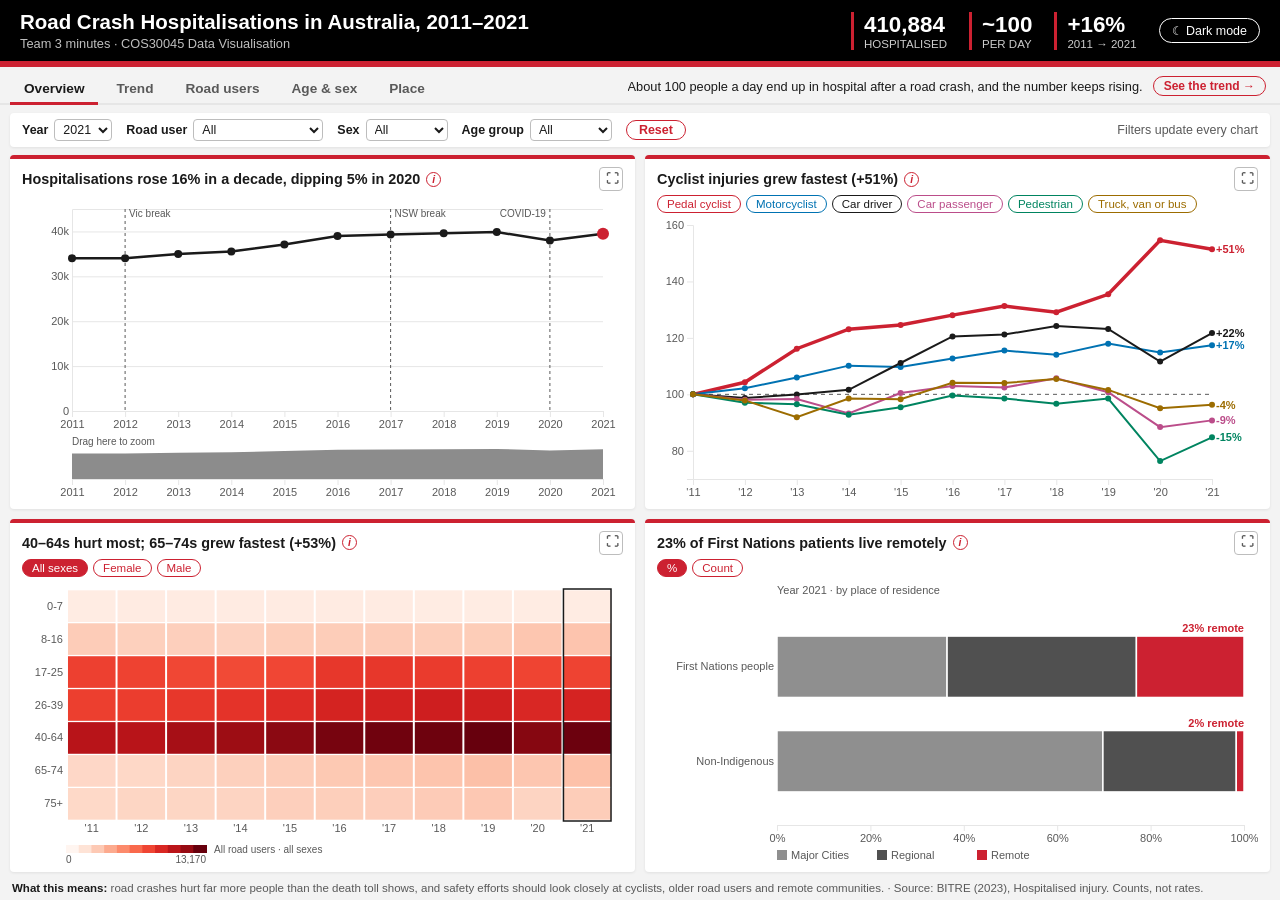
==== commit 66770cd5: "Final: story line, finding titles, AI summaries, error handling" ====
--- a/data_story/index.html
+++ b/data_story/index.html
@@ -24,12 +24,16 @@
 
   <main class="app">
   <!-- Tab bar (Lynn): each tab is one screen, no scrolling -->
-  <div class="tabbar" role="tablist" aria-label="Screens">
+  <div class="tabbar">
+  <div class="tabs" role="tablist" aria-label="Screens">
     <button type="button" role="tab" data-tab="overview" aria-controls="screen-overview">Overview</button>
     <button type="button" role="tab" data-tab="trend" aria-controls="screen-trend">Trend</button>
     <button type="button" role="tab" data-tab="roadusers" aria-controls="screen-roadusers">Road users</button>
     <button type="button" role="tab" data-tab="people" aria-controls="screen-people">Age &amp; sex</button>
     <button type="button" role="tab" data-tab="place" aria-controls="screen-place">Place</button>
+  </div>
+    <!-- Story line (Yati): the takeaway for this tab + a link to the next tab (filled by common.js) (outside the tablist, which may only hold tabs) -->
+    <p class="story" id="story" aria-live="polite"><span class="story-text"></span><button type="button" class="story-next"></button></p>
   </div>
 
   <nav class="filters" aria-label="Filters">
@@ -108,13 +112,13 @@
   <section id="screen-people" class="screen two" role="tabpanel" aria-label="Age and sex" hidden>
     <!-- N4: Nyi Nyi -->
     <section class="panel" id="pn4">
-      <h2>Hospitalisations by age group <span class="owner">(Nyi Nyi)</span> <span class="info" data-tip="Change this to the chart's main finding.">i</span></h2>
+      <h2>40–64s are the largest group: 1 in 3 patients <span class="info" data-tip="Hospitalisations by age group for the chosen year (40–64 = 33% in 2021). Follows Year, Road user and Sex; click a bar to filter every chart by that age group. Age groups cover different numbers of years, so compare with care.">i</span></h2>
       <div class="controls" id="n4-controls"></div>
       <div class="chart" id="n4"><div class="todo">Nyi Nyi: simple bar chart, one bar per age group for the chosen year</div></div>
     </section>
     <!-- N5: Nyi Nyi -->
     <section class="panel" id="pn5">
-      <h2>Men and women over time <span class="owner">(Nyi Nyi)</span> <span class="info" data-tip="Change this to the chart's main finding.">i</span></h2>
+      <h2>About 2 in 3 patients are men, every year <span class="info" data-tip="Male and female hospitalisations, 2011–2021. Men were 64–66% of patients in every year. Follows Road user and Age group; the Sex filter fades the other line. Click a point to choose that year.">i</span></h2>
       <div class="controls" id="n5-controls"></div>
       <div class="chart" id="n5"><div class="todo">Nyi Nyi: line chart, one line for male and one for female</div></div>
     </section>
@@ -124,7 +128,7 @@
   <section id="screen-place" class="screen two" role="tabpanel" aria-label="Place" hidden>
     <!-- N6: Nyi Nyi -->
     <section class="panel" id="pn6">
-      <h2>Hospitalisations by state <span class="owner">(Nyi Nyi)</span> <span class="info" data-tip="Change this to the chart's main finding.">i</span></h2>
+      <h2>Vic, Qld and NSW make up 78% of cases <span class="info" data-tip="Hospitalisations by state for the chosen year, largest first. These are counts, not rates: bigger states have more people. * = series break (the counting method changed). Click a bar for that state's details.">i</span></h2>
       <div class="controls" id="n6-controls"></div>
       <div class="chart" id="n6"><div class="todo">Nyi Nyi: horizontal bar chart, states for the chosen year, series breaks marked</div></div>
     </section>
@@ -153,7 +157,7 @@
     </div>
   </div>
 
-  <footer>Source: BITRE (2023), Hospitalised injury. Counts, not rates.</footer>
+  <footer><strong>What this means:</strong> road crashes hurt far more people than the death toll shows, and safety efforts should look closely at cyclists, older road users and remote communities. · Source: BITRE (2023), Hospitalised injury. Counts, not rates.</footer>
   <div id="tooltip"></div>
 
   <script src="js/d3.v7.min.js"></script>
--- a/data_story/css/style.css
+++ b/data_story/css/style.css
@@ -115,3 +115,20 @@
   header, .head-right { flex-direction:column; align-items:flex-start; }
   .tabbar { overflow-x:auto; }
 }
+
+/* ===== Final submission additions (Yati) ===== */
+/* Story line in the tab bar: takeaway for the open tab + next-tab link */
+.story { margin:0 0 0 auto; min-width:0; display:flex; align-items:center; gap:10px; font-size:.8rem; color:var(--ink); padding:0 4px 6px; }
+.story-text { overflow:hidden; text-overflow:ellipsis; white-space:nowrap; }
+.story-next { flex:none; border:1px solid var(--red); color:var(--red); background:transparent; border-radius:999px; padding:2px 10px; font-size:.75rem; font-weight:600; cursor:pointer; white-space:nowrap; }
+.story-next:hover { background:var(--red); color:var(--panel); }
+footer strong { color:var(--ink); }
+/* "No data" message over a chart whose filters match nothing */
+.panel.no-data .chart::after { content:"No hospitalisations match these filters. Try another choice or press Reset.";
+  position:absolute; inset:0; display:flex; align-items:center; justify-content:center; text-align:center; padding:16px;
+  background:var(--panel); color:var(--muted); font-size:.85rem; z-index:2; }
+/* Data could not be loaded */
+.load-error { position:fixed; left:50%; top:50%; transform:translate(-50%, -50%); z-index:40; max-width:460px; padding:16px 20px;
+  background:var(--panel); color:var(--ink); border-top:4px solid var(--red); border-radius:4px; box-shadow:0 4px 20px rgba(0,0,0,.3); font-size:.9rem; }
+@media (max-width:1100px) { .story-text { display:none; } }
+.tabbar .tabs { display:flex; gap:4px; }
